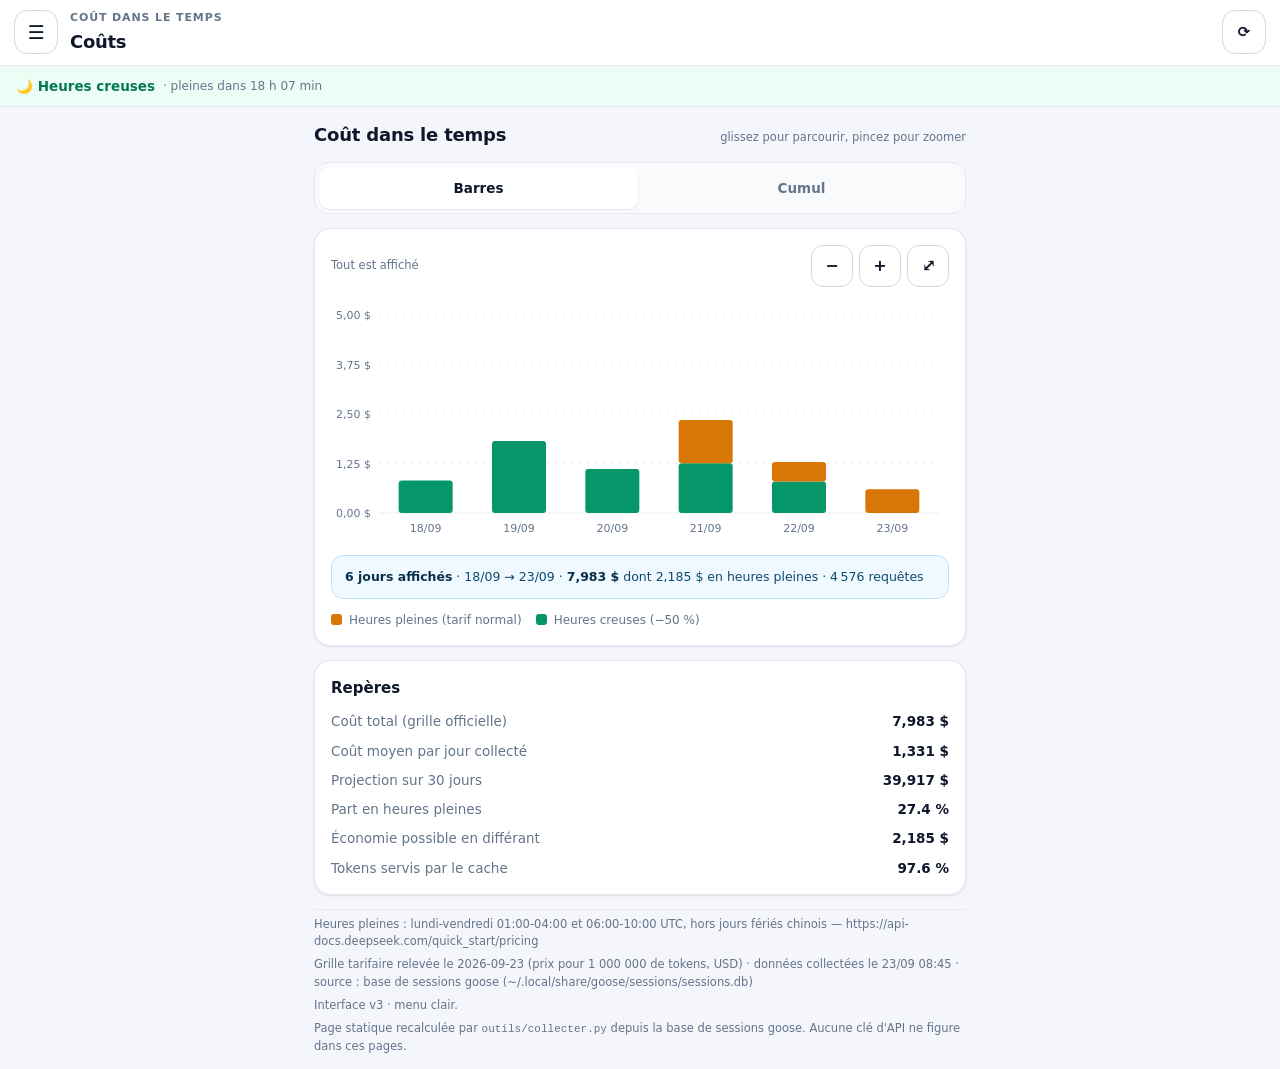
==== docs/couts.html @ f912b24b "Navigation par menu, une page par analyse, thème clair Correction de la refonte précédente, trop cha" ====
<!doctype html>
<html lang="fr">
  <head>
    <meta charset="utf-8" />
    <meta
      name="viewport"
      content="width=device-width, initial-scale=1, viewport-fit=cover, maximum-scale=1, user-scalable=no"
    />
    <meta name="robots" content="noindex, nofollow" />
    <meta name="color-scheme" content="light" />
    <title>Coûts — Suivi DeepSeek</title>
    <meta
      name="description"
      content="Suivi de la consommation de l'API DeepSeek : coût par jour en heures pleines et heures creuses."
    />
    <link
      rel="icon"
      href="data:image/svg+xml,%3Csvg xmlns='http://www.w3.org/2000/svg' viewBox='0 0 32 32'%3E%3Ctext y='26' font-size='26'%3E%E2%8F%B0%3C/text%3E%3C/svg%3E"
    />
    <!-- Application installable (PWA) : manifeste, icônes, service worker. -->
    <link rel="manifest" href="manifest.webmanifest" />
    <meta name="theme-color" content="#ffffff" />
    <link rel="apple-touch-icon" href="icone-192.png" />
    <link rel="apple-touch-startup-image" href="icone-512.png" />
    <meta name="apple-mobile-web-app-capable" content="yes" />
    <meta name="mobile-web-app-capable" content="yes" />
    <meta name="apple-mobile-web-app-status-bar-style" content="default" />
    <meta name="apple-mobile-web-app-title" content="Suivi DeepSeek" />
    <link rel="stylesheet" href="style.css" />
  </head>
  <body data-page="couts">
    <!-- Menu : la case à cocher ouvre le panneau sans une ligne de script. -->
    <input type="checkbox" id="bascule-menu" class="bascule" aria-label="Ouvrir le menu" />

    <header class="entete">
      <label for="bascule-menu" class="bouton-menu" role="button" aria-label="Ouvrir le menu">☰</label>
      <div class="entete-titre">
        <p class="fil">Coût dans le temps</p>
        <h1>Coûts</h1>
      </div>
      <a class="bouton-icone" href="" aria-label="Actualiser les données">⟳</a>
    </header>

    <div id="pastille-horaire" class="pastille creuse">…</div>

    <main id="contenu">
        <div id="message-erreur" class="bandeau erreur" hidden></div>

        <div class="barre-titre">
          <h2>Coût dans le temps</h2>
          <span class="indication">glissez pour parcourir, pincez pour zoomer</span>
        </div>

        <div class="segments" role="group" aria-label="Type de graphique">
          <button class="segment actif" type="button" data-mode="barres" aria-pressed="true">Barres</button>
          <button class="segment" type="button" data-mode="cumul" aria-pressed="false">Cumul</button>
        </div>

        <div class="panneau">
          <div class="barre-graphique">
            <span class="indication" id="indication-jours">Tout est affiché</span>
            <div class="zoom-boutons" data-zoom="jours">
              <button type="button" data-zoom-action="moins" aria-label="Dézoomer">−</button>
              <button type="button" data-zoom-action="plus" aria-label="Zoomer">+</button>
              <button type="button" data-zoom-action="reset" aria-label="Tout afficher">⤢</button>
            </div>
          </div>
          <div id="graphique-jours" class="graphique"></div>
          <div id="detail-jours" class="detail-graphique"></div>
          <div id="legende-jours" class="legende"></div>
        </div>

        <div class="panneau">
          <h3>Repères</h3>
          <dl class="reperes" id="reperes-couts"></dl>
        </div>

        <div class="pied">
          <div id="pied-regle"></div>
          <div id="pied-source"></div>
          <div id="pied-version"></div>
          <div>
            Page statique recalculée par <code>outils/collecter.py</code> depuis la base de sessions goose.
            Aucune clé d'API ne figure dans ces pages.
          </div>
        </div>
    </main>

    <nav class="menu" aria-label="Types d'analyse">
      <div class="menu-tete">
        <div>
          <p>Suivi DeepSeek</p>
          <strong>Choisir une analyse</strong>
        </div>
        <label for="bascule-menu" class="menu-fermer" role="button" aria-label="Fermer le menu">✕</label>
      </div>
      <ul class="menu-liste">
<li><a href="index.html"><span class="puce" aria-hidden="true">🧭</span><span class="libelle"><b>Accueil</b><span>état tarifaire &amp; indicateurs</span></span></a></li>
<li><a href="couts.html" aria-current="page"><span class="puce" aria-hidden="true">💵</span><span class="libelle"><b>Coûts dans le temps</b><span>coût par jour, cumul, zoom</span></span></a></li>
<li><a href="horaires.html"><span class="puce" aria-hidden="true">🕒</span><span class="libelle"><b>Heures pleines / creuses</b><span>carte horaire, créneaux coûteux</span></span></a></li>
<li><a href="repartition.html"><span class="puce" aria-hidden="true">📊</span><span class="libelle"><b>Répartition</b><span>profils, applications, sessions</span></span></a></li>
<li><a href="demandes.html"><span class="puce" aria-hidden="true">📥</span><span class="libelle"><b>Demandes différées</b><span>file d'attente &amp; historique</span></span> <span class="compte" id="badge-demandes" hidden></span></a></li>
      </ul>
      <div class="menu-pied">
        <button id="bouton-installer" class="bouton bouton-large" type="button" hidden>
          Installer l'application
        </button>
        <a
          class="bouton bouton-principal bouton-large"
          data-lien-recharge
          href="https://platform.deepseek.com/top_up"
          target="_blank"
          rel="noopener"
        >
          Recharger le compte API
        </a>
      </div>
    </nav>

    <script src="app.js"></script>
  </body>
</html>
---- docs/style.css ----
/* Suivi DeepSeek — interface claire pour téléphone.
   Navigation par menu (liens natifs vers des pages séparées) : la mise en page
   ne dépend d'aucun script pour circuler entre les écrans. */

:root {
  color-scheme: light;

  --fond: #f4f6fb;
  --carte: #ffffff;
  --carte-2: #f8fafc;
  --bord: #e4e9f0;
  --bord-fort: #cfd8e3;
  --texte: #0f172a;
  --texte-doux: #64748b;
  --pleine: #d97706; /* heures pleines — ambre lisible sur blanc */
  --creuse: #059669; /* heures creuses — émeraude */
  --accent: #0284c7; /* cumul, liens actifs */
  --accent-rgb: 2, 132, 199;
  --danger: #dc2626;
  --grille: #eaeff6; /* lignes de grille des graphiques */
  --case-vide: #eef2f7; /* carte horaire : case sans donnée */
  --ombre: 0 1px 2px rgba(15, 23, 42, 0.06), 0 1px 3px rgba(15, 23, 42, 0.04);
  --rayon: 16px;
  --marge: 14px;
}

* {
  box-sizing: border-box;
  -webkit-tap-highlight-color: transparent;
}

[hidden] {
  display: none !important;
}

html {
  -webkit-text-size-adjust: 100%;
}

body {
  margin: 0;
  background: var(--fond);
  color: var(--texte);
  font: 15px/1.5 "Inter", "Segoe UI", system-ui, -apple-system, sans-serif;
  min-height: 100vh;
  display: flex;
  flex-direction: column;
}

a { color: var(--accent); }

/* ------------------------------------------------------------------ en-tête */

.entete {
  position: sticky;
  top: 0;
  z-index: 20;
  display: flex;
  align-items: center;
  gap: 12px;
  padding: calc(env(safe-area-inset-top, 0px) + 10px) var(--marge) 10px;
  background: var(--carte);
  border-bottom: 1px solid var(--bord);
}

.bouton-menu {
  flex-shrink: 0;
  width: 44px;
  height: 44px;
  display: flex;
  align-items: center;
  justify-content: center;
  border: 1px solid var(--bord-fort);
  border-radius: 13px;
  background: var(--carte);
  color: var(--texte);
  font-size: 19px;
  line-height: 1;
  cursor: pointer;
  user-select: none;
}
.bouton-menu:active { background: var(--carte-2); }

.entete-titre { flex: 1; min-width: 0; }
.entete-titre .fil {
  margin: 0;
  font-size: 11px;
  font-weight: 600;
  letter-spacing: 0.08em;
  text-transform: uppercase;
  color: var(--texte-doux);
}
.entete-titre h1 {
  margin: 1px 0 0;
  font-size: 18px;
  letter-spacing: -0.3px;
  white-space: nowrap;
  overflow: hidden;
  text-overflow: ellipsis;
}

.bouton-icone {
  flex-shrink: 0;
  min-width: 44px;
  height: 44px;
  padding: 0 12px;
  display: inline-flex;
  align-items: center;
  justify-content: center;
  border: 1px solid var(--bord-fort);
  border-radius: 13px;
  background: var(--carte);
  color: var(--texte);
  font-family: inherit;
  font-size: 15px;
  font-weight: 600;
  text-decoration: none;
  cursor: pointer;
}
.bouton-icone:active { background: var(--carte-2); }

.bouton {
  display: inline-flex;
  align-items: center;
  justify-content: center;
  gap: 8px;
  min-height: 46px;
  padding: 10px 18px;
  border-radius: 999px;
  border: 1px solid var(--bord-fort);
  background: var(--carte);
  color: var(--texte);
  font-family: inherit;
  font-size: 14.5px;
  font-weight: 600;
  text-decoration: none;
  cursor: pointer;
}
.bouton-principal {
  background: var(--accent);
  border-color: var(--accent);
  color: #fff;
}
.bouton-large { width: 100%; }

/* --------------------------------------------------------------- état tarif */

.pastille {
  display: flex;
  align-items: center;
  gap: 8px;
  padding: 10px 16px;
  font-size: 13.5px;
  font-weight: 600;
  border-bottom: 1px solid var(--bord);
}
.pastille small { font-weight: 500; color: var(--texte-doux); font-size: 12px; }
.pastille.pleine { background: #fff7ed; color: #b45309; }
.pastille.creuse { background: #ecfdf5; color: #047857; }

/* --------------------------------------------------------------------- menu */

/* Bascule sans script : une case à cocher masquée pilote l'ouverture du menu. */
.bascule {
  position: absolute;
  opacity: 0;
  pointer-events: none;
}

.menu {
  position: fixed;
  inset: 0;
  z-index: 40;
  display: flex;
  flex-direction: column;
  gap: 4px;
  padding: calc(env(safe-area-inset-top, 0px) + 12px) 14px
    calc(env(safe-area-inset-bottom, 0px) + 18px);
  background: var(--carte);
  overflow-y: auto;
  transform: translateY(-101%);
  visibility: hidden;
  transition: transform 0.22s ease;
}
.bascule:checked ~ .menu {
  transform: translateY(0);
  visibility: visible;
}

.menu-tete {
  display: flex;
  align-items: center;
  justify-content: space-between;
  gap: 10px;
  padding-bottom: 10px;
  border-bottom: 1px solid var(--bord);
}
.menu-tete p {
  margin: 0;
  font-size: 11px;
  font-weight: 600;
  letter-spacing: 0.08em;
  text-transform: uppercase;
  color: var(--texte-doux);
}
.menu-tete strong { display: block; font-size: 17px; letter-spacing: -0.2px; }
.menu-fermer {
  width: 44px;
  height: 44px;
  display: flex;
  align-items: center;
  justify-content: center;
  border: 1px solid var(--bord-fort);
  border-radius: 13px;
  font-size: 17px;
  cursor: pointer;
}

.menu-liste { list-style: none; margin: 10px 0 0; padding: 0; display: grid; gap: 8px; }
.menu-liste a {
  display: flex;
  align-items: center;
  gap: 13px;
  min-height: 62px;
  padding: 12px 14px;
  border: 1px solid var(--bord);
  border-radius: 14px;
  background: var(--carte-2);
  color: var(--texte);
  text-decoration: none;
}
.menu-liste a:active { background: #eef2f7; }
.menu-liste a[aria-current="page"] {
  border-color: var(--accent);
  background: #f0f9ff;
}
.menu-liste .puce {
  width: 36px;
  height: 36px;
  flex-shrink: 0;
  display: flex;
  align-items: center;
  justify-content: center;
  border-radius: 11px;
  background: var(--carte);
  border: 1px solid var(--bord);
  font-size: 18px;
}
.menu-liste .libelle { display: grid; gap: 1px; min-width: 0; }
.menu-liste .libelle b { font-size: 14.5px; font-weight: 600; }
.menu-liste .libelle span { font-size: 12px; color: var(--texte-doux); }
.menu-liste .compte {
  margin-left: auto;
  min-width: 22px;
  height: 22px;
  padding: 0 7px;
  border-radius: 999px;
  background: var(--pleine);
  color: #fff;
  font-size: 12px;
  font-weight: 700;
  display: inline-flex;
  align-items: center;
  justify-content: center;
}
.menu-pied {
  margin-top: auto;
  padding-top: 14px;
  display: grid;
  gap: 9px;
  border-top: 1px solid var(--bord);
}

/* ------------------------------------------------------------------ contenu */

main {
  flex: 1;
  width: 100%;
  max-width: 680px;
  margin: 0 auto;
  padding: var(--marge);
  display: grid;
  gap: var(--marge);
  align-content: start;
}

.barre-titre {
  display: flex;
  flex-wrap: wrap;
  align-items: baseline;
  justify-content: space-between;
  gap: 6px;
}
.barre-titre h2 { margin: 0; font-size: 18px; letter-spacing: -0.2px; }
.indication { color: var(--texte-doux); font-size: 11.5px; font-weight: 500; }
.aide { margin: 0; color: var(--texte-doux); font-size: 12px; }
.vide { color: var(--texte-doux); font-size: 13.5px; margin: 0; }

.bandeau {
  border-radius: var(--rayon);
  padding: 14px 16px;
  border: 1px solid var(--bord);
  background: var(--carte);
  box-shadow: var(--ombre);
  font-size: 13.5px;
}
.bandeau.alerte { border-color: #fcd34d; background: #fffbeb; }
.bandeau.creuse { border-color: #a7f3d0; background: #f0fdf9; }
.bandeau.erreur { border-color: #fecaca; background: #fef2f2; color: #b91c1c; }
.bandeau strong { color: inherit; font-weight: 700; }

.panneau {
  background: var(--carte);
  border: 1px solid var(--bord);
  border-radius: var(--rayon);
  box-shadow: var(--ombre);
  padding: 16px;
  min-width: 0;
  display: grid;
  gap: 12px;
  align-content: start;
}
.panneau-titre { display: flex; align-items: baseline; justify-content: space-between; gap: 8px; }
.panneau h3 { margin: 0; font-size: 15px; }
.panneau h3 small { display: block; color: var(--texte-doux); font-weight: 400; font-size: 12px; margin-top: 2px; }

/* -------------------------------------------------------------- indicateurs */

.grille-cartes { display: grid; grid-template-columns: 1fr 1fr; gap: 10px; }

.carte {
  background: var(--carte);
  border: 1px solid var(--bord);
  border-radius: var(--rayon);
  box-shadow: var(--ombre);
  padding: 13px 14px;
  display: grid;
  gap: 3px;
  align-content: start;
}
.carte h3 {
  margin: 0;
  font-size: 10.5px;
  text-transform: uppercase;
  letter-spacing: 0.08em;
  color: var(--texte-doux);
  font-weight: 600;
}
.carte .valeur { font-size: 22px; font-weight: 700; letter-spacing: -0.6px; }
.carte .detail { font-size: 11.5px; color: var(--texte-doux); line-height: 1.35; }
.carte.pleine .valeur { color: var(--pleine); }
.carte.creuse .valeur { color: var(--creuse); }
.carte.large { grid-column: 1 / -1; }

/* --------------------------------------------------------- mini-graphique */

.mini-graphique { display: flex; align-items: flex-end; gap: 6px; height: 108px; }
.mini-jour { flex: 1; display: flex; flex-direction: column; justify-content: flex-end; height: 100%; min-width: 0; }
.mini-piste { display: flex; flex-direction: column-reverse; border-radius: 6px; overflow: hidden; }
.mini-seg { width: 100%; }
.mini-seg.creuse { background: var(--creuse); }
.mini-seg.pleine { background: var(--pleine); }
.mini-etiquette { margin-top: 5px; text-align: center; font-size: 10.5px; color: var(--texte-doux); }

/* -------------------------------------------------------------- graphiques */

.graphique { width: 100%; touch-action: pan-y; user-select: none; }
.graphique svg { display: block; width: 100%; }
.graphique.vide { padding: 24px 0; text-align: center; }

.barre-graphique {
  display: flex;
  align-items: center;
  justify-content: space-between;
  gap: 10px;
  flex-wrap: wrap;
}

.zoom-boutons { display: flex; gap: 6px; }
.zoom-boutons button {
  width: 42px;
  height: 42px;
  border-radius: 12px;
  border: 1px solid var(--bord-fort);
  background: var(--carte);
  color: var(--texte);
  font-family: inherit;
  font-size: 16px;
  font-weight: 700;
  line-height: 1;
}
.zoom-boutons button:active { background: var(--accent); border-color: var(--accent); color: #fff; }

.segments {
  display: grid;
  grid-auto-flow: column;
  grid-auto-columns: 1fr;
  gap: 4px;
  padding: 4px;
  border: 1px solid var(--bord);
  border-radius: 14px;
  background: var(--carte-2);
}
.segment {
  min-height: 42px;
  border: 0;
  border-radius: 11px;
  background: none;
  color: var(--texte-doux);
  font: inherit;
  font-size: 13.5px;
  font-weight: 600;
}
.segment.actif { background: var(--carte); color: var(--texte); box-shadow: var(--ombre); }

.detail-graphique {
  min-height: 44px;
  display: flex;
  align-items: center;
  padding: 11px 13px;
  border-radius: 12px;
  background: #f0f9ff;
  border: 1px solid #bae6fd;
  font-size: 12.5px;
  line-height: 1.45;
  color: #0c4a6e;
}
.detail-graphique b { color: #082f49; }

.legende { display: flex; flex-wrap: wrap; gap: 8px 14px; font-size: 12px; }
.legende span { display: inline-flex; align-items: center; gap: 7px; color: var(--texte-doux); }
.legende i { width: 11px; height: 11px; border-radius: 3px; display: inline-block; flex-shrink: 0; }
.legende.colonne { flex-direction: column; align-items: flex-start; gap: 8px; }
.legende.colonne span { cursor: pointer; }

svg .cellule, svg rect[data-jour] { cursor: pointer; }

.reperes { margin: 0; display: grid; gap: 9px; }
.reperes div { display: flex; align-items: baseline; justify-content: space-between; gap: 12px; font-size: 13.5px; }
.reperes dt { color: var(--texte-doux); }
.reperes dd { margin: 0; font-weight: 600; font-variant-numeric: tabular-nums; text-align: right; }

/* ---------------------------------------------------------------- horaires */

.etat-horaires .etat-grand { font-size: 19px; font-weight: 700; letter-spacing: -0.3px; }
.etat-horaires.pleine .etat-grand { color: var(--pleine); }
.etat-horaires.creuse .etat-grand { color: var(--creuse); }
.etat-horaires p { margin: 0; font-size: 13px; color: var(--texte-doux); }
.etat-horaires .compte { font-size: 26px; font-weight: 700; letter-spacing: -0.6px; font-variant-numeric: tabular-nums; }

.liste-creneaux { display: grid; gap: 4px; }
.creneau {
  display: grid;
  grid-template-columns: 1fr auto;
  gap: 3px 10px;
  padding: 9px 0;
  border: 0;
  border-bottom: 1px solid var(--bord);
  background: none;
  color: inherit;
  font: inherit;
  text-align: left;
  width: 100%;
}
.creneau:last-child { border-bottom: 0; }
.creneau .nom { font-size: 13.5px; font-weight: 600; }
.creneau .valeur { font-size: 13.5px; font-weight: 700; font-variant-numeric: tabular-nums; }
.creneau .jauge { grid-column: 1 / -1; height: 5px; border-radius: 999px; background: var(--case-vide); overflow: hidden; }
.creneau .jauge i { display: block; height: 100%; border-radius: 999px; }
.creneau .meta { grid-column: 1 / -1; color: var(--texte-doux); font-size: 11.5px; }

/* ------------------------------------------------------------ répartition */

.donut-bloc { display: grid; gap: 12px; justify-items: center; }
.donut { width: 100%; display: flex; justify-content: center; }
.donut svg { width: auto; max-width: 210px; }

.barres-applications { display: grid; gap: 10px; }
.application {
  width: 100%;
  text-align: left;
  border: 1px solid var(--bord);
  border-radius: 13px;
  background: var(--carte);
  color: inherit;
  font: inherit;
  padding: 11px 13px;
  display: grid;
  gap: 7px;
}
.application:active { background: var(--carte-2); }
.application .ligne { display: flex; align-items: baseline; justify-content: space-between; gap: 10px; }
.application .nom { font-size: 13.5px; font-weight: 600; overflow: hidden; text-overflow: ellipsis; white-space: nowrap; }
.application .montant { font-size: 13.5px; font-weight: 700; font-variant-numeric: tabular-nums; flex-shrink: 0; }
.application .piste { display: flex; height: 8px; border-radius: 999px; overflow: hidden; background: var(--case-vide); }
.application .piste i { display: block; height: 100%; }
.application .meta { color: var(--texte-doux); font-size: 11.5px; }
.application .details { display: grid; gap: 5px; padding-top: 6px; border-top: 1px dashed var(--bord); font-size: 12px; color: var(--texte-doux); }
.application .details b { color: var(--texte); }

.liste-sessions { display: grid; gap: 9px; }
.session {
  border: 1px solid var(--bord);
  border-radius: 13px;
  background: var(--carte);
  padding: 11px 13px;
  display: grid;
  gap: 6px;
  border-left-width: 4px;
  border-left-style: solid;
}
.session .ligne { display: flex; align-items: baseline; justify-content: space-between; gap: 10px; }
.session .nom { font-size: 13px; font-weight: 600; overflow: hidden; text-overflow: ellipsis; white-space: nowrap; }
.session .montant { font-size: 14px; font-weight: 700; font-variant-numeric: tabular-nums; flex-shrink: 0; }
.session .meta { display: flex; flex-wrap: wrap; gap: 4px 10px; color: var(--texte-doux); font-size: 11.5px; }

.etiquette {
  display: inline-block;
  padding: 2px 9px;
  border-radius: 999px;
  font-size: 11px;
  font-weight: 600;
  background: var(--carte-2);
  border: 1px solid var(--bord);
  white-space: nowrap;
}

/* --------------------------------------------------------------- demandes */

.taches { display: grid; gap: 11px; }
.tache {
  border: 1px solid var(--bord);
  border-left: 4px solid var(--pleine);
  border-radius: 13px;
  padding: 13px 14px;
  background: var(--carte);
  display: grid;
  gap: 9px;
}
.tache.traitee { border-left-color: var(--creuse); }
.tache .entete-tache { display: flex; flex-wrap: wrap; gap: 8px; align-items: center; justify-content: space-between; }
.tache .prompt {
  font-family: "JetBrains Mono", ui-monospace, SFMono-Regular, Menlo, monospace;
  font-size: 12.5px;
  white-space: pre-wrap;
  word-break: break-word;
  background: var(--carte-2);
  border: 1px solid var(--bord);
  border-radius: 10px;
  padding: 10px 12px;
  margin: 0;
  max-height: 168px;
  overflow: auto;
}
.tache .meta { display: flex; flex-wrap: wrap; gap: 4px 14px; color: var(--texte-doux); font-size: 12px; }
.tache .meta b { color: var(--texte); font-weight: 600; }

/* ------------------------------------------------------------------- pied */

.pied {
  color: var(--texte-doux);
  font-size: 11.5px;
  display: grid;
  gap: 6px;
  padding-top: 6px;
  border-top: 1px solid var(--bord);
}
.pied code { font-size: 11px; }

/* ------------------------------------------------------------ grand écran */

@media (min-width: 460px) {
  .donut-bloc { grid-template-columns: auto 1fr; justify-items: start; align-items: center; }
}

@media (min-width: 700px) {
  .grille-cartes { grid-template-columns: repeat(3, 1fr); }
  .menu { max-width: 460px; margin: 0 auto; border-right: 1px solid var(--bord); border-left: 1px solid var(--bord); }
  .menu-liste { gap: 10px; }
}
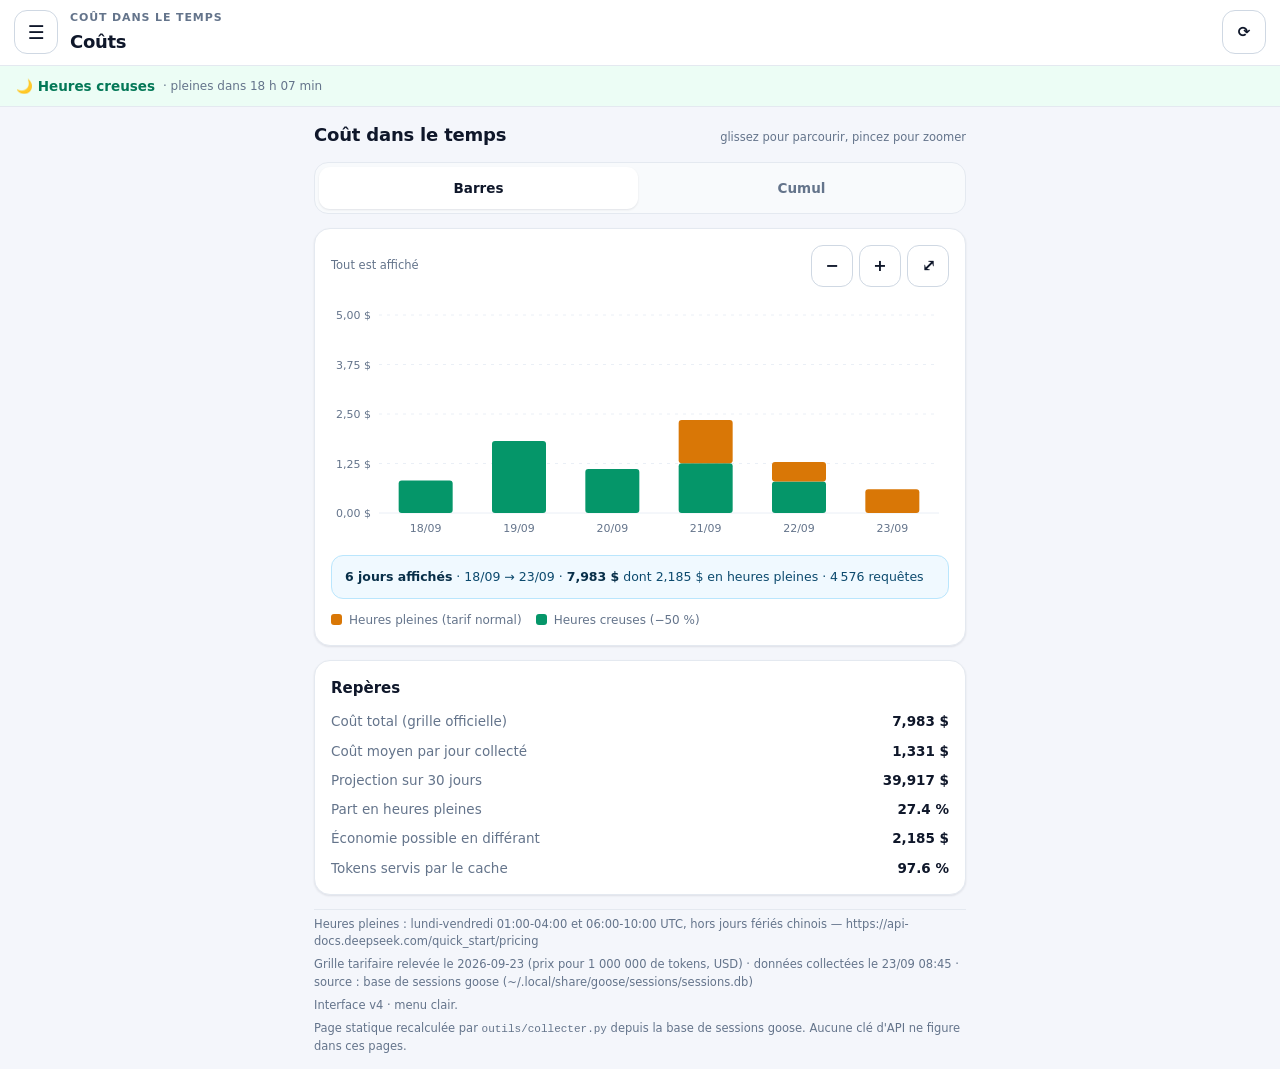
==== commit 8ecf4adb: "Corrige le sélecteur Barres/Cumul et rend les caches inoffensifs Trois corrections :  - le sélecteur" ====
--- a/docs/couts.html
+++ b/docs/couts.html
@@ -26,9 +26,9 @@
     <meta name="mobile-web-app-capable" content="yes" />
     <meta name="apple-mobile-web-app-status-bar-style" content="default" />
     <meta name="apple-mobile-web-app-title" content="Suivi DeepSeek" />
-    <link rel="stylesheet" href="style.css" />
+    <link rel="stylesheet" href="style.css?v=4" />
   </head>
-  <body data-page="couts">
+  <body data-page="couts" data-version="4">
     <!-- Menu : la case à cocher ouvre le panneau sans une ligne de script. -->
     <input type="checkbox" id="bascule-menu" class="bascule" aria-label="Ouvrir le menu" />
 
@@ -114,9 +114,13 @@
         >
           Recharger le compte API
         </a>
+        <div class="menu-version">
+          <span class="indication">Interface <span id="pied-version-menu">…</span></span>
+          <button id="bouton-maj" class="lien-bouton" type="button">Forcer la mise à jour</button>
+        </div>
       </div>
     </nav>
 
-    <script src="app.js"></script>
+    <script src="app.js?v=4"></script>
   </body>
 </html>
--- a/docs/style.css
+++ b/docs/style.css
@@ -271,6 +271,26 @@
   border-top: 1px solid var(--bord);
 }
 
+.menu-version {
+  display: flex;
+  align-items: center;
+  justify-content: space-between;
+  gap: 10px;
+  padding-top: 2px;
+}
+
+.lien-bouton {
+  border: 0;
+  background: none;
+  color: var(--accent);
+  font: inherit;
+  font-size: 12.5px;
+  font-weight: 600;
+  text-decoration: underline;
+  padding: 8px 2px;
+  cursor: pointer;
+}
+
 /* ------------------------------------------------------------------ contenu */
 
 main {
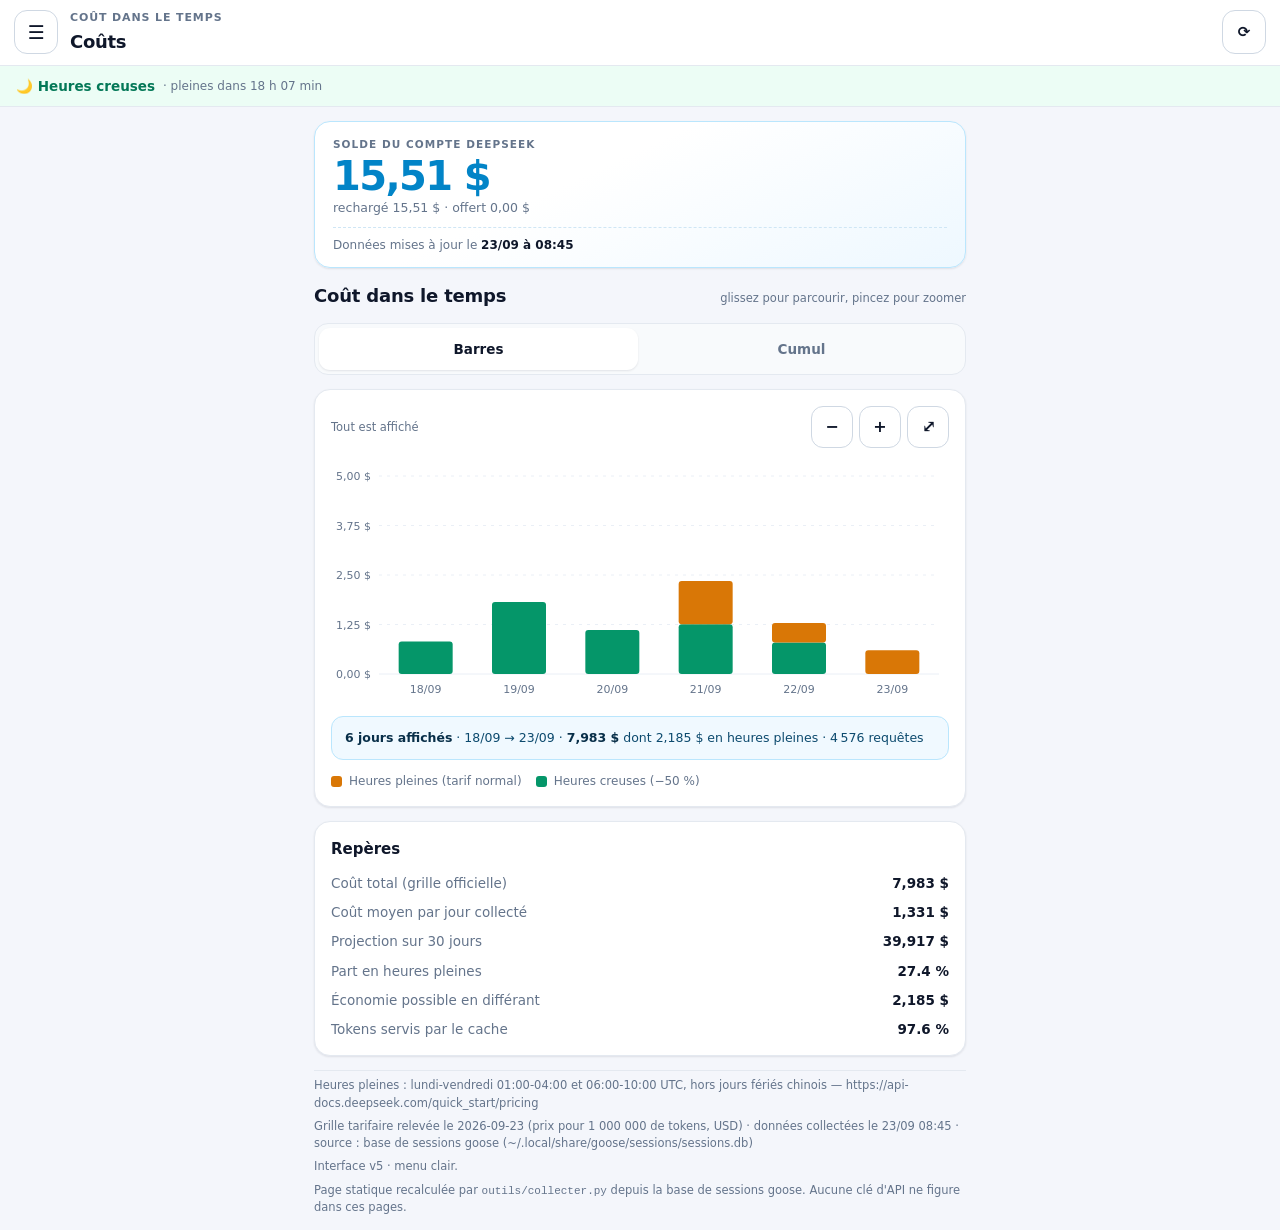
==== commit 14b0ff94: "Met le solde et la date de collecte en tête de chaque page - bandeau « Solde du compte DeepSeek » en" ====
--- a/docs/couts.html
+++ b/docs/couts.html
@@ -26,9 +26,9 @@
     <meta name="mobile-web-app-capable" content="yes" />
     <meta name="apple-mobile-web-app-status-bar-style" content="default" />
     <meta name="apple-mobile-web-app-title" content="Suivi DeepSeek" />
-    <link rel="stylesheet" href="style.css?v=4" />
+    <link rel="stylesheet" href="style.css?v=5" />
   </head>
-  <body data-page="couts" data-version="4">
+  <body data-page="couts" data-version="5">
     <!-- Menu : la case à cocher ouvre le panneau sans une ligne de script. -->
     <input type="checkbox" id="bascule-menu" class="bascule" aria-label="Ouvrir le menu" />
 
@@ -44,6 +44,13 @@
     <div id="pastille-horaire" class="pastille creuse">…</div>
 
     <main id="contenu">
+      <section class="hero" id="solde-hero" aria-label="Solde du compte DeepSeek">
+        <p class="hero-titre">Solde du compte DeepSeek</p>
+        <p class="hero-montant" id="solde-montant">…</p>
+        <p class="hero-detail" id="solde-detail">chargement des données…</p>
+        <p class="hero-maj" id="solde-maj">…</p>
+      </section>
+
         <div id="message-erreur" class="bandeau erreur" hidden></div>
 
         <div class="barre-titre">
@@ -121,6 +128,6 @@
       </div>
     </nav>
 
-    <script src="app.js?v=4"></script>
+    <script src="app.js?v=5"></script>
   </body>
 </html>
--- a/docs/style.css
+++ b/docs/style.css
@@ -329,6 +329,47 @@
 .bandeau.erreur { border-color: #fecaca; background: #fef2f2; color: #b91c1c; }
 .bandeau strong { color: inherit; font-weight: 700; }
 
+/* ---------------------------------------------------------- bandeau solde */
+
+.hero {
+  background: linear-gradient(155deg, #ffffff 40%, #eef8ff);
+  border: 1px solid #bae6fd;
+  border-radius: var(--rayon);
+  box-shadow: var(--ombre);
+  padding: 15px 18px 13px;
+  display: grid;
+  gap: 2px;
+}
+.hero-titre {
+  margin: 0;
+  font-size: 10.5px;
+  font-weight: 700;
+  letter-spacing: 0.1em;
+  text-transform: uppercase;
+  color: var(--texte-doux);
+}
+.hero-montant {
+  margin: 0;
+  font-size: 40px;
+  font-weight: 800;
+  letter-spacing: -1.6px;
+  line-height: 1.05;
+  color: var(--accent);
+  font-variant-numeric: tabular-nums;
+}
+.hero-detail { margin: 0; font-size: 12.5px; color: var(--texte-doux); }
+.hero-maj {
+  margin: 8px 0 0;
+  padding-top: 8px;
+  border-top: 1px dashed #cfe6f5;
+  font-size: 12px;
+  color: var(--texte-doux);
+}
+.hero-maj b { color: var(--texte); font-weight: 600; }
+.hero-hors-ligne { color: #b45309; }
+.hero.epuise { border-color: #fecaca; background: linear-gradient(155deg, #ffffff 40%, #fef2f2); }
+.hero.epuise .hero-montant { color: var(--danger); }
+
 .panneau {
   background: var(--carte);
   border: 1px solid var(--bord);
